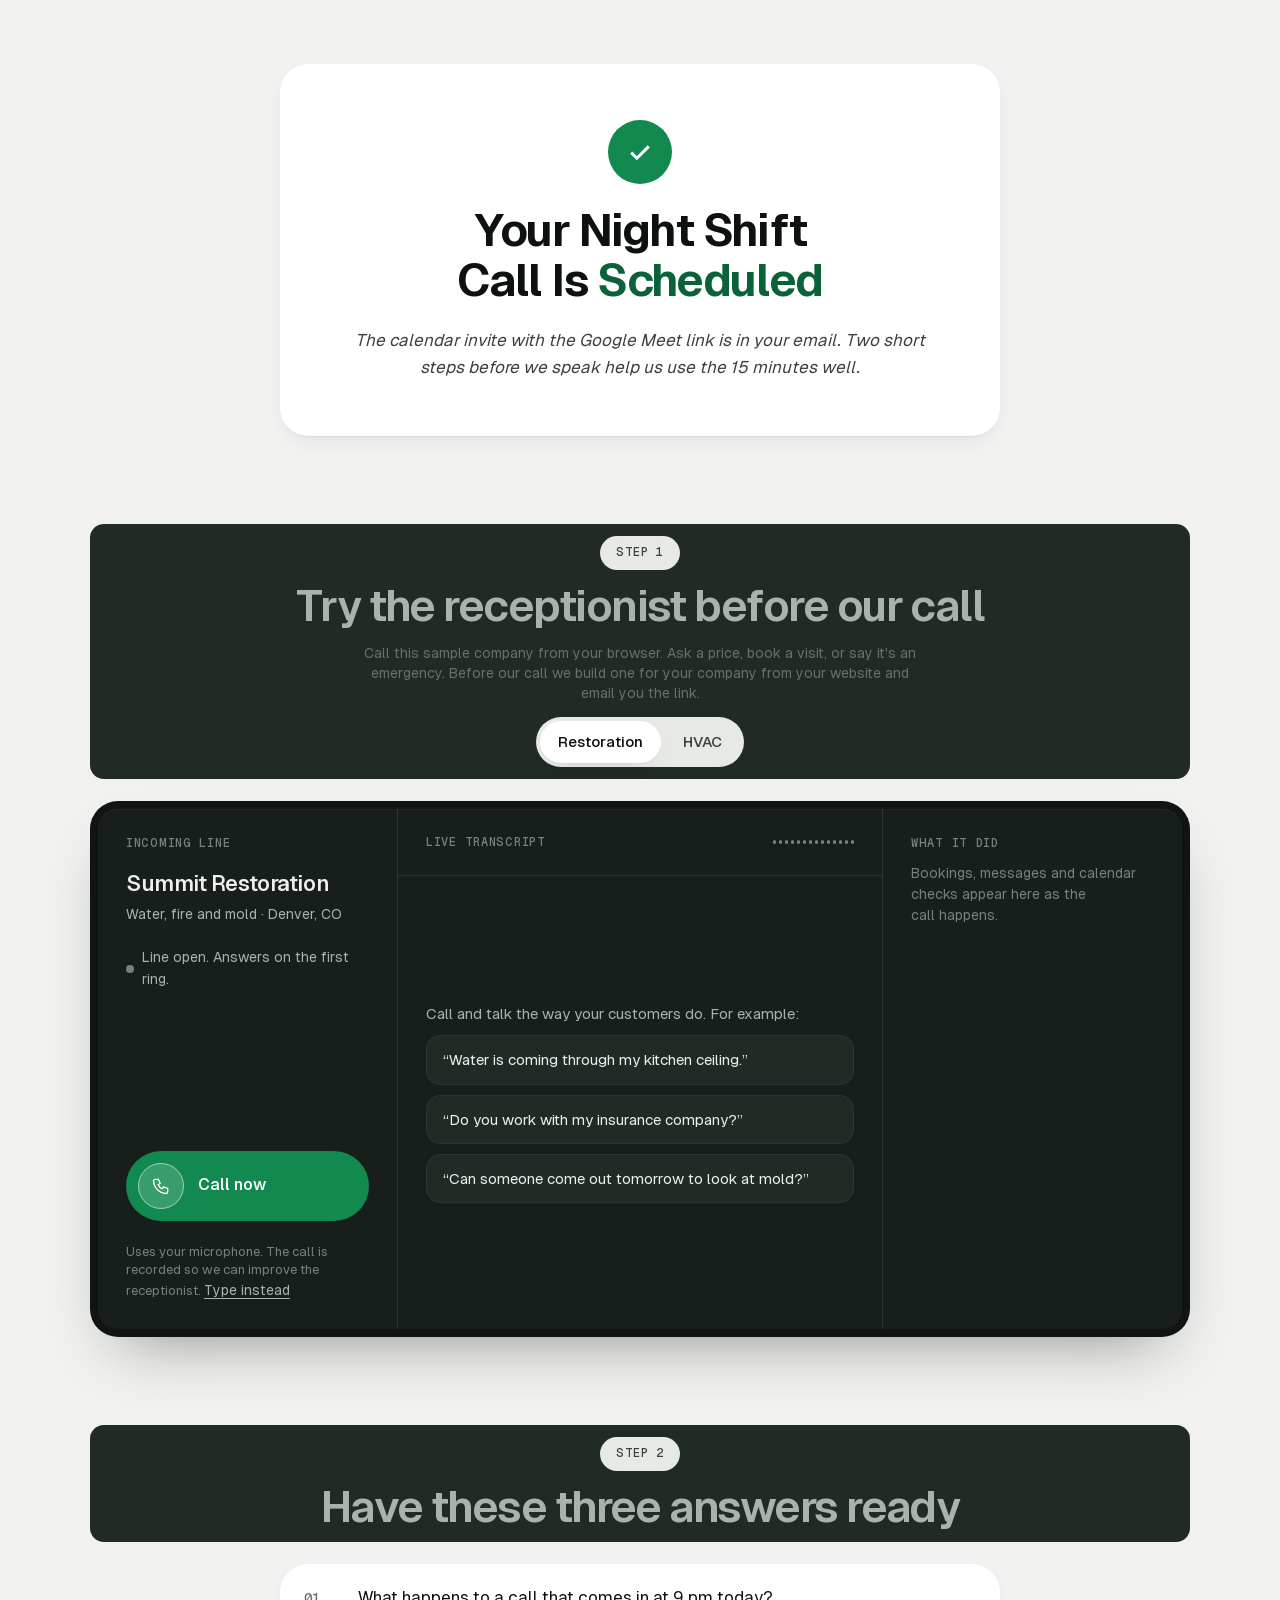
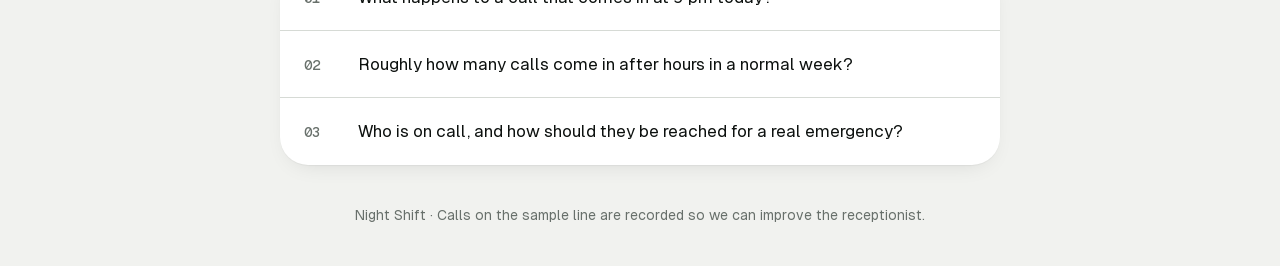
==== booked.html @ bd86397b "Night Shift ad funnel: landing + after-booking page" ====
<!doctype html>
<html lang="en">
<head>
<meta charset="utf-8">
<meta name="viewport" content="width=device-width, initial-scale=1">
<meta name="robots" content="noindex">
<title>Your call is scheduled · Night Shift</title>
<link rel="preload" href="fonts/Geist-Variable.woff2" as="font" type="font/woff2" crossorigin>
<link rel="stylesheet" href="base.css">
<link rel="stylesheet" href="funnel.css">
<script src="config.js"></script>
<script src="pixel.js"></script>
</head>
<body>
<main class="page">
  <section class="card">
    <span class="check" aria-hidden="true"><svg width="30" height="30" viewBox="0 0 24 24" fill="none" stroke="currentColor" stroke-width="2.4"><path d="M5 12.5l4.5 4.5L19 7.5"/></svg></span>
    <h1>Your Night Shift Call Is <em>Scheduled</em></h1>
    <p class="what">The calendar invite with the Google Meet link is in your email. Two short steps before we speak help us use the 15 minutes well.</p>
  </section>

  <section class="block">
    <div class="step"><span class="pill">Step 1</span><h2 style="font-size:clamp(28px,4vw,44px);font-weight:620">Try the receptionist before our call</h2>
      <p class="muted" style="max-width:56ch">Call this sample company from your browser. Ask a price, book a visit, or say it's an emergency. Before our call we build one for your company from your website and email you the link.</p>
      <div class="switch" role="group" aria-label="Sample company"><button type="button" data-pick="summit" aria-pressed="true">Restoration</button><button type="button" data-pick="northgate" aria-pressed="false">HVAC</button></div>
    </div>
    <div id="line"></div>
  </section>

  <section class="block">
    <div class="step"><span class="pill">Step 2</span><h2 style="font-size:clamp(28px,4vw,44px);font-weight:620">Have these three answers ready</h2></div>
    <ol class="qs">
      <li><b>01</b><span>What happens to a call that comes in at 9 pm today?</span></li>
      <li><b>02</b><span>Roughly how many calls come in after hours in a normal week?</span></li>
      <li><b>03</b><span>Who is on call, and how should they be reached for a real emergency?</span></li>
    </ol>
  </section>
</main>
<footer class="foot">Night Shift · Calls on the sample line are recorded so we can improve the receptionist.</footer>
<script type="module">
import { mountLine } from "./line.js";
import { SAMPLES } from "./samples.js";
const PROMPTS = {
  summit: ["Water is coming through my kitchen ceiling.", "Do you work with my insurance company?", "Can someone come out tomorrow to look at mold?"],
  northgate: ["My furnace stopped and it's freezing in here.", "What do you charge to come out?", "Can I book a tune-up for next week?"],
};
function show(key) {
  const D = SAMPLES[key];
  document.querySelectorAll("[data-pick]").forEach((b) => b.setAttribute("aria-pressed", String(b.dataset.pick === key)));
  const root = document.getElementById("line"); const fresh = root.cloneNode(false); root.replaceWith(fresh);
  mountLine(fresh, { agentId: D.agentId, vars: D.vars, company: D.name, meta: [D.trade === "restoration" ? "Water, fire and mold" : "Heating and cooling", D.city].join(" · "), prompts: PROMPTS[key] });
}
document.querySelectorAll("[data-pick]").forEach((b) => b.addEventListener("click", () => show(b.dataset.pick)));
show("summit");
window.fbq?.("track", "Schedule");
</script>
</body>
</html>
---- base.css ----
/* Shared look for demo pages and client portals (brand name comes from data/config.json "brand").
   Light paper, ink type, one signal green used only for "answered / booked / live". */
@font-face { font-family: "Geist"; src: url("fonts/Geist-Variable.woff2") format("woff2"); font-weight: 100 900; font-display: swap; }
@font-face { font-family: "Geist Mono"; src: url("fonts/GeistMono-Variable.woff2") format("woff2"); font-weight: 100 900; font-display: swap; }

:root {
  --paper: #f1f2ef;
  --surface: #ffffff;
  --sunk: #e7e9e5;
  --ink: #0d110f;
  --ink-2: #3b423e;
  --ink-3: #68706b;
  --line: #d6dad5;
  --line-2: #c4c9c3;
  --green: #128a4f;
  --green-ink: #0b6239;
  --green-wash: #e3f1e8;
  --console: #101513;
  --console-2: #181e1b;
  --console-3: #222a26;
  --console-line: #2c3531;
  --console-ink: #edf1ee;
  --console-ink-2: #a9b3ad;
  --console-ink-3: #77827c;
  --danger: #b4231b;
  --r-xl: 28px; --r-l: 20px; --r-m: 14px; --r-s: 10px;
  --ease: cubic-bezier(0.32, 0.72, 0, 1);
  --gutter: clamp(16px, 4vw, 40px);
  --section: clamp(80px, 11vw, 148px);
  --max: 1240px;
  --shadow: 0 1px 1px rgba(13, 17, 15, 0.04), 0 8px 24px -12px rgba(13, 17, 15, 0.14);
  color-scheme: light;
}
* { box-sizing: border-box; }
html { -webkit-text-size-adjust: 100%; text-size-adjust: 100%; }
body { margin: 0; background: var(--paper); color: var(--ink); font: 400 17px/1.55 "Geist", ui-sans-serif, system-ui, sans-serif; font-feature-settings: "ss01"; -webkit-font-smoothing: antialiased; }
img, svg, video { display: block; max-width: 100%; }
a { color: inherit; }
button, input, select, textarea { font: inherit; color: inherit; }
:focus-visible { outline: 2px solid var(--green); outline-offset: 3px; border-radius: 6px; }
.mono { font-family: "Geist Mono", ui-monospace, monospace; font-feature-settings: "zero"; }
.wrap { max-width: var(--max); margin-inline: auto; padding-inline: var(--gutter); }
.eyebrow { display: inline-flex; align-items: center; gap: 10px; font: 500 13px/1 "Geist Mono", monospace; letter-spacing: 0.04em; text-transform: uppercase; color: var(--ink-3); }
.eyebrow::before { content: ""; width: 7px; height: 7px; border-radius: 50%; background: var(--green); }
h1, h2, h3 { margin: 0; font-weight: 560; letter-spacing: -0.035em; line-height: 1.02; text-wrap: balance; }
h2 { font-size: clamp(36px, 5.2vw, 64px); }
h3 { font-size: 22px; letter-spacing: -0.02em; line-height: 1.2; }
p { margin: 0; text-wrap: pretty; }
.lede { font-size: clamp(18px, 1.7vw, 21px); line-height: 1.5; color: var(--ink-2); max-width: 40ch; }
.muted { color: var(--ink-3); }

/* buttons: a pill with the arrow in its own circle */
.btn { display: inline-flex; align-items: center; gap: 14px; height: 54px; padding: 0 8px 0 24px; border-radius: 999px; border: 0; cursor: pointer; text-decoration: none; font-weight: 520; font-size: 16px; white-space: nowrap; transition: transform 0.5s var(--ease), background 0.3s var(--ease); }
.btn:active { transform: scale(0.98); }
.btn .knob { display: grid; place-items: center; width: 38px; height: 38px; border-radius: 50%; transition: transform 0.5s var(--ease); }
.btn:hover .knob { transform: translateX(3px); }
.btn-ink { background: var(--ink); color: #fff; }
.btn-ink .knob { background: rgba(255, 255, 255, 0.12); }
.btn-ink:hover { background: #222a26; }
.btn-green { background: var(--green); color: #fff; }
.btn-green .knob { background: rgba(255, 255, 255, 0.16); }
.btn-green:hover { background: var(--green-ink); }
.btn-plain { height: auto; padding: 0; background: none; color: var(--ink); gap: 8px; border-bottom: 1px solid var(--line-2); border-radius: 0; padding-bottom: 3px; }
.btn-plain:hover { border-color: var(--ink); }
.btn[disabled] { opacity: 0.55; cursor: default; }

/* fields */
.field { display: grid; gap: 8px; }
.field label { font-size: 14px; font-weight: 520; color: var(--ink-2); }
.field input { height: 54px; padding: 0 18px; border-radius: var(--r-m); border: 1px solid var(--line-2); background: var(--surface); font-size: 17px; transition: border-color 0.2s var(--ease); }
.field input:focus { outline: none; border-color: var(--ink); }
.hp { position: absolute; left: -9999px; width: 1px; height: 1px; opacity: 0; }

/* reveal on scroll (native scroll; transform and opacity only) */
.reveal { opacity: 0; transform: translateY(28px); transition: opacity 0.9s var(--ease), transform 0.9s var(--ease); }
.reveal.in { opacity: 1; transform: none; }
@media (prefers-reduced-motion: reduce) { .reveal { opacity: 1; transform: none; transition: none; } * { animation: none !important; } }

/* ---- the live line: a phone call with the receptionist, in the page ------------------------------ */
.line { background: var(--console); color: var(--console-ink); border-radius: var(--r-xl); padding: 8px; box-shadow: 0 30px 60px -30px rgba(13, 17, 15, 0.45); }
.line-in { display: grid; grid-template-columns: 300px minmax(0, 1fr) 300px; min-height: 520px; border-radius: calc(var(--r-xl) - 8px); background: var(--console-2); box-shadow: inset 0 1px 0 rgba(255, 255, 255, 0.05); overflow: hidden; }
.line-side { padding: 28px; display: flex; flex-direction: column; gap: 22px; border-right: 1px solid var(--console-line); }
.line-rail { padding: 28px; border-left: 1px solid var(--console-line); display: flex; flex-direction: column; gap: 14px; }
.line-label { font: 500 12px/1 "Geist Mono", monospace; letter-spacing: 0.06em; text-transform: uppercase; color: var(--console-ink-3); }
.line-co { font-size: 22px; font-weight: 560; letter-spacing: -0.02em; line-height: 1.15; }
.line-meta { color: var(--console-ink-2); font-size: 14px; line-height: 1.5; }
.line-status { display: inline-flex; align-items: center; gap: 8px; font-size: 14px; color: var(--console-ink-2); }
.line-status i { width: 8px; height: 8px; border-radius: 50%; background: var(--console-ink-3); }
.line[data-state="live"] .line-status i { background: #3ccf7f; }
.line[data-state="connecting"] .line-status i { background: #d9b44a; }
.callbtn { position: relative; margin-top: auto; display: flex; align-items: center; gap: 14px; width: 100%; padding: 12px 22px 12px 12px; border: 0; border-radius: 999px; background: var(--green); color: #fff; font-weight: 540; font-size: 16px; cursor: pointer; transition: background 0.3s var(--ease), transform 0.5s var(--ease); }
.callbtn:active { transform: scale(0.98); }
.callbtn .ph { position: relative; display: grid; place-items: center; width: 46px; height: 46px; border-radius: 50%; background: rgba(255, 255, 255, 0.16); flex: none; }
.callbtn .ph::after { content: ""; position: absolute; inset: 0; border-radius: 50%; border: 1px solid rgba(255, 255, 255, 0.5); animation: ring 2.4s var(--ease) infinite; }
.line[data-state="live"] .callbtn, .line[data-state="connecting"] .callbtn { background: #2a322e; }
.line[data-state="live"] .callbtn .ph::after { animation: none; }
@keyframes ring { 0% { transform: scale(1); opacity: 0.9; } 70%, 100% { transform: scale(1.6); opacity: 0; } }
.callnote { font-size: 13px; color: var(--console-ink-3); line-height: 1.45; }
.textlink { background: none; border: 0; padding: 0; color: var(--console-ink-2); font-size: 14px; text-decoration: underline; text-underline-offset: 3px; cursor: pointer; text-align: left; }

.line-talk { display: flex; flex-direction: column; min-width: 0; }
.line-head { display: flex; align-items: center; justify-content: space-between; gap: 12px; padding: 22px 28px; border-bottom: 1px solid var(--console-line); }
.wave { display: flex; align-items: center; gap: 3px; height: 22px; }
.wave span { width: 3px; height: 4px; border-radius: 2px; background: var(--console-ink-3); transition: height 0.12s linear, background 0.3s; }
.line[data-mode="speaking"] .wave span { background: #3ccf7f; }
.talk { flex: 1; overflow-y: auto; padding: 24px 28px; display: flex; flex-direction: column; gap: 14px; max-height: 460px; scroll-behavior: smooth; }
.msg { max-width: 86%; padding: 12px 16px; border-radius: 16px; font-size: 15.5px; line-height: 1.5; animation: msgin 0.6s var(--ease) both; }
.msg small { display: block; margin-bottom: 4px; font: 500 11px/1 "Geist Mono", monospace; letter-spacing: 0.05em; text-transform: uppercase; color: var(--console-ink-3); }
.msg.ai { background: var(--console-3); align-self: flex-start; border-bottom-left-radius: 6px; }
.msg.user { background: #e9eee9; color: var(--ink); align-self: flex-end; border-bottom-right-radius: 6px; }
.msg.user small { color: var(--ink-3); }
.msg.sys { align-self: center; background: none; color: var(--console-ink-3); font-size: 13px; padding: 2px 0; }
@keyframes msgin { from { opacity: 0; transform: translateY(10px); } to { opacity: 1; transform: none; } }
.try { display: grid; gap: 10px; margin: auto 0; }
.try p { color: var(--console-ink-2); font-size: 15px; }
.try button { text-align: left; background: var(--console-3); border: 1px solid var(--console-line); border-radius: 14px; padding: 12px 16px; color: var(--console-ink); font-size: 15px; cursor: pointer; transition: border-color 0.3s var(--ease); }
.try button:hover { border-color: var(--console-ink-3); }
.typebar { display: none; gap: 8px; padding: 14px 20px; border-top: 1px solid var(--console-line); }
.line[data-typing="on"] .typebar { display: flex; }
.typebar input { flex: 1; min-width: 0; height: 46px; border-radius: 999px; border: 1px solid var(--console-line); background: var(--console-3); padding: 0 18px; color: var(--console-ink); }
.typebar input:focus { outline: none; border-color: var(--console-ink-3); }
.typebar button { height: 46px; padding: 0 20px; border-radius: 999px; border: 0; background: #e9eee9; color: var(--ink); font-weight: 540; cursor: pointer; }

.step { display: flex; gap: 12px; align-items: flex-start; padding: 12px 14px; border-radius: 14px; background: var(--console-3); font-size: 14px; line-height: 1.45; color: var(--console-ink-2); animation: msgin 0.6s var(--ease) both; }
.step b { display: block; color: var(--console-ink); font-weight: 540; }
.step .dot { flex: none; width: 8px; height: 8px; margin-top: 6px; border-radius: 50%; background: var(--console-ink-3); }
.step.done .dot { background: #3ccf7f; }
.card-booked { border-radius: 16px; padding: 18px; background: #eef4ef; color: var(--ink); animation: msgin 0.7s var(--ease) both; }
.card-booked .k { font: 500 11px/1 "Geist Mono", monospace; letter-spacing: 0.06em; text-transform: uppercase; color: var(--green-ink); }
.card-booked .v { margin-top: 8px; font-size: 18px; font-weight: 560; letter-spacing: -0.01em; line-height: 1.25; }
.card-booked .s { margin-top: 6px; font-size: 14px; color: var(--ink-2); }
.rail-empty { color: var(--console-ink-3); font-size: 14px; line-height: 1.5; }

@media (max-width: 1060px) {
  .line-in { grid-template-columns: 1fr; }
  .line-side { border-right: 0; border-bottom: 1px solid var(--console-line); }
  .line-rail { border-left: 0; border-top: 1px solid var(--console-line); }
  .callbtn { margin-top: 6px; }
  .talk { max-height: 380px; min-height: 260px; }
}
@media (max-width: 560px) {
  body { font-size: 16px; }
  .line { border-radius: 22px; padding: 6px; }
  .line-in { border-radius: 17px; }
  .line-side, .line-rail { padding: 22px 18px; }
  .line-head { padding: 16px 18px; }
  .talk { padding: 18px; }
  .msg { max-width: 92%; }
  .btn { height: 52px; }
}
---- funnel.css ----
/* Ad funnel (landing + after-booking), built on base.css. Mirrors the reel Mate sent (28 Oct):
   one card with audience, offer, risk reversal and one button; the booking calendar on the same page. */
body { background: var(--paper); }
.page { padding: clamp(20px, 5vw, 64px) var(--gutter) 40px; display: grid; gap: clamp(48px, 7vw, 88px); justify-items: center; }
.card { width: 100%; max-width: 720px; background: var(--surface); border-radius: var(--r-xl); box-shadow: var(--shadow); padding: clamp(28px, 5vw, 56px); text-align: center; display: grid; gap: 22px; justify-items: center; }
.pill { display: inline-block; padding: 9px 16px; border-radius: 999px; background: var(--sunk); font: 500 12px/1.3 "Geist Mono", monospace; letter-spacing: 0.06em; text-transform: uppercase; color: var(--ink-2); }
.card h1 { font-size: clamp(30px, 4.6vw, 46px); font-weight: 650; letter-spacing: -0.035em; line-height: 1.08; }
.card .offer { font-size: clamp(24px, 3.4vw, 34px); font-weight: 650; letter-spacing: -0.03em; line-height: 1.12; color: var(--green-ink); }
.card .what { font-size: 17px; font-style: italic; color: var(--ink-2); max-width: 52ch; }
.card .nos { font-size: 16px; font-style: italic; color: var(--ink-3); }
.cta { display: flex; align-items: center; justify-content: center; gap: 12px; width: 100%; max-width: 520px; min-height: 64px; padding: 14px 24px; border-radius: 999px; background: var(--green); color: #fff; text-decoration: none; font-weight: 600; font-size: 18px; transition: background 0.3s var(--ease), transform 0.5s var(--ease); }
.cta:hover { background: var(--green-ink); }
.cta:active { transform: scale(0.98); }
.under { font-size: 15px; color: var(--ink-3); }
.under a { color: var(--ink-2); }
.block { width: 100%; max-width: 1100px; display: grid; gap: 22px; }
.block-head { text-align: center; display: grid; gap: 10px; justify-items: center; }
.block-head h2 { font-size: clamp(28px, 4vw, 44px); font-weight: 620; }
.block-head p { color: var(--ink-2); max-width: 56ch; }
.cal { width: 100%; max-width: 900px; justify-self: center; background: var(--surface); border-radius: var(--r-xl); box-shadow: var(--shadow); overflow: hidden; }
.cal iframe { display: block; width: 100%; height: 820px; border: 0; }
.switch { display: inline-flex; padding: 4px; border-radius: 999px; background: var(--sunk); gap: 4px; }
.switch button { border: 0; background: none; padding: 10px 18px; border-radius: 999px; font-weight: 520; font-size: 15px; cursor: pointer; color: var(--ink-2); }
.switch button[aria-pressed="true"] { background: var(--surface); color: var(--ink); box-shadow: var(--shadow); }
.check { display: grid; place-items: center; width: 64px; height: 64px; border-radius: 50%; background: var(--green); color: #fff; }
.card h1 em { font-style: normal; color: var(--green-ink); }
.step { display: grid; gap: 14px; justify-items: center; text-align: center; }
.qs { list-style: none; margin: 0; padding: 0; width: 100%; max-width: 720px; justify-self: center; background: var(--surface); border-radius: var(--r-xl); box-shadow: var(--shadow); }
.qs li { display: grid; grid-template-columns: 40px 1fr; gap: 14px; align-items: baseline; padding: 20px 24px; border-bottom: 1px solid var(--line); text-align: left; }
.qs li:last-child { border-bottom: 0; }
.qs b { font: 500 14px/1 "Geist Mono", monospace; color: var(--ink-3); }
.foot { text-align: center; font-size: 14px; color: var(--ink-3); padding-bottom: 40px; }
@media (max-width: 900px) { .line-in { grid-template-columns: 1fr; } .line-side, .line-rail { border: 0; } .line-rail { border-top: 1px solid var(--console-line); } .cal iframe { height: 1100px; } }
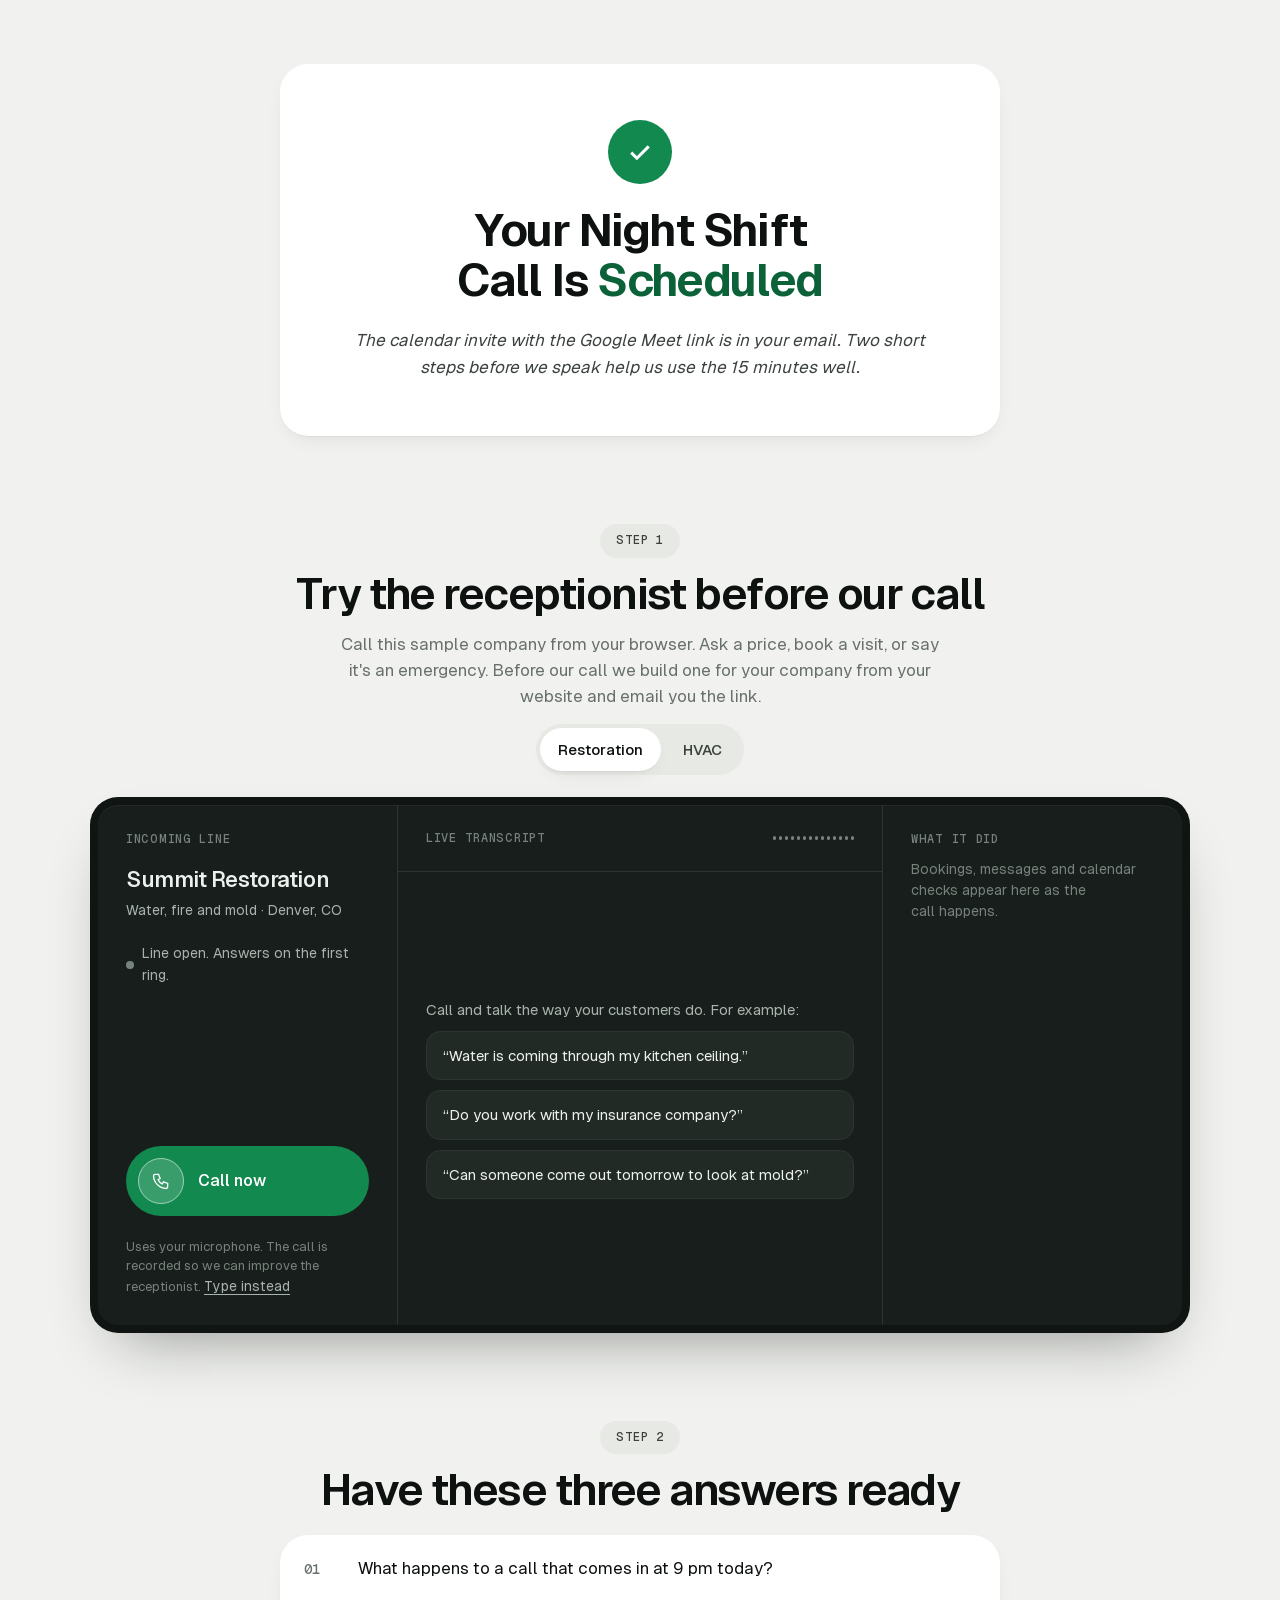
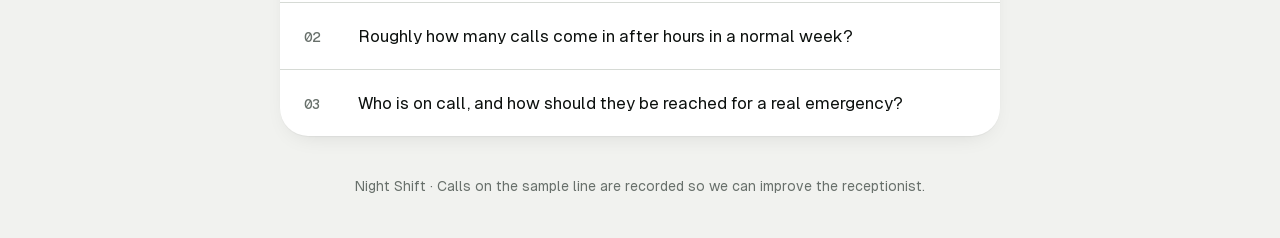
==== commit 3d3de2b2: "Fix step heading style clash" ====
--- a/booked.html
+++ b/booked.html
@@ -20,7 +20,7 @@
   </section>
 
   <section class="block">
-    <div class="step"><span class="pill">Step 1</span><h2 style="font-size:clamp(28px,4vw,44px);font-weight:620">Try the receptionist before our call</h2>
+    <div class="stage"><span class="pill">Step 1</span><h2 style="font-size:clamp(28px,4vw,44px);font-weight:620">Try the receptionist before our call</h2>
       <p class="muted" style="max-width:56ch">Call this sample company from your browser. Ask a price, book a visit, or say it's an emergency. Before our call we build one for your company from your website and email you the link.</p>
       <div class="switch" role="group" aria-label="Sample company"><button type="button" data-pick="summit" aria-pressed="true">Restoration</button><button type="button" data-pick="northgate" aria-pressed="false">HVAC</button></div>
     </div>
@@ -28,7 +28,7 @@
   </section>
 
   <section class="block">
-    <div class="step"><span class="pill">Step 2</span><h2 style="font-size:clamp(28px,4vw,44px);font-weight:620">Have these three answers ready</h2></div>
+    <div class="stage"><span class="pill">Step 2</span><h2 style="font-size:clamp(28px,4vw,44px);font-weight:620">Have these three answers ready</h2></div>
     <ol class="qs">
       <li><b>01</b><span>What happens to a call that comes in at 9 pm today?</span></li>
       <li><b>02</b><span>Roughly how many calls come in after hours in a normal week?</span></li>
--- a/funnel.css
+++ b/funnel.css
@@ -24,7 +24,7 @@
 .switch button[aria-pressed="true"] { background: var(--surface); color: var(--ink); box-shadow: var(--shadow); }
 .check { display: grid; place-items: center; width: 64px; height: 64px; border-radius: 50%; background: var(--green); color: #fff; }
 .card h1 em { font-style: normal; color: var(--green-ink); }
-.step { display: grid; gap: 14px; justify-items: center; text-align: center; }
+.stage { display: grid; gap: 14px; justify-items: center; text-align: center; }
 .qs { list-style: none; margin: 0; padding: 0; width: 100%; max-width: 720px; justify-self: center; background: var(--surface); border-radius: var(--r-xl); box-shadow: var(--shadow); }
 .qs li { display: grid; grid-template-columns: 40px 1fr; gap: 14px; align-items: baseline; padding: 20px 24px; border-bottom: 1px solid var(--line); text-align: left; }
 .qs li:last-child { border-bottom: 0; }
